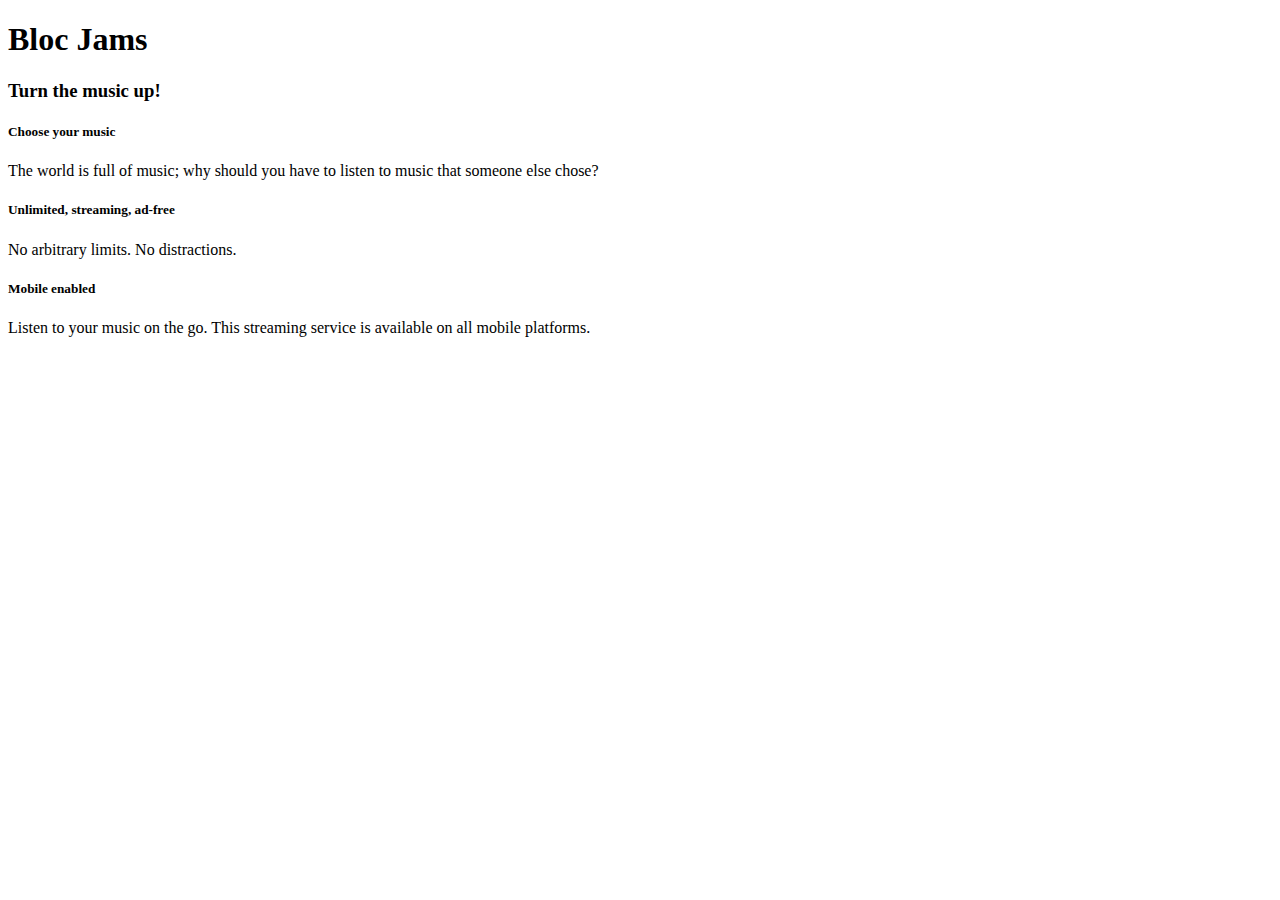
==== index.html @ 4a1d313d "refactor with semantic html" ====
<!DOCTYPE html>
<html>
    <head>
        <title>Bloc Jams</title>
    </head>
    <body>
        <nav> <!-- navigation bar -->
        </nav>
        <section> <!-- hero content -->
            <h1>Bloc Jams</h1>
            <h3>Turn the music up!</h3>
        </section>
        <section> <!-- selling points -->
            <div>
                <h5>Choose your music</h5>
                <p>The world is full of music; why should you have to listen to music that someone else chose?</p>
            </div>
            <div>
                <h5>Unlimited, streaming, ad-free</h5>
                <p>No arbitrary limits. No distractions.</p>
            </div>
            <div>
                <h5>Mobile enabled</h5>
                <p>Listen to your music on the go. This streaming service is available on all mobile platforms.</p>
            </div>
        </section>
    </body>
</html>
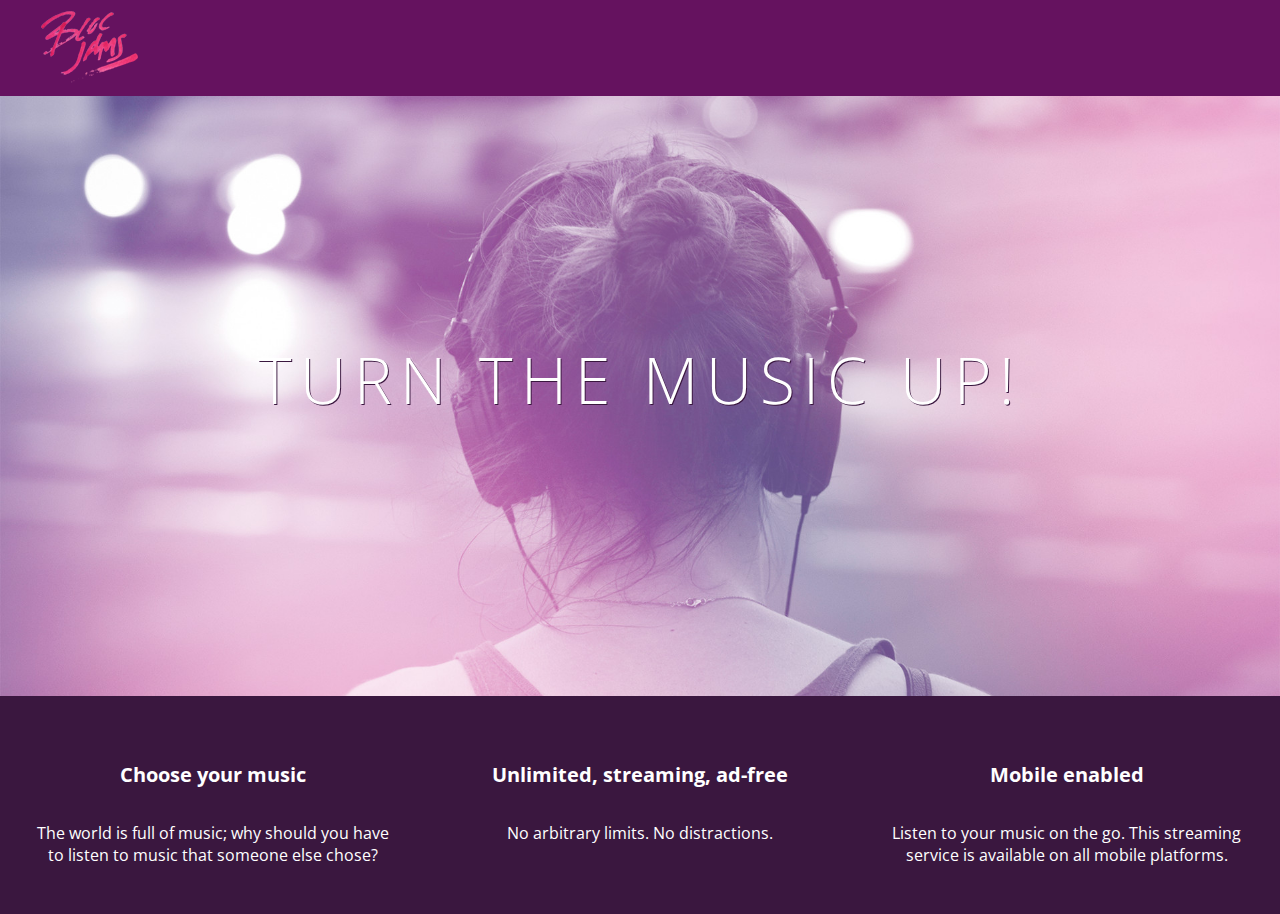
==== commit 5052631c: "add html & css: styles" ====
--- a/index.html
+++ b/index.html
@@ -2,26 +2,33 @@
 <html>
     <head>
         <title>Bloc Jams</title>
+        <link rel="stylesheet" type="text/css" href="http://fonts.googleapis.com/css?family=Open+Sans:400,800,600,700,300">
+        <link rel="stylesheet" type="text/css" href="http://code.ionicframework.com/ionicons/2.0.1/css/ionicons.min.css">
+        <link rel="stylesheet" type="text/css" href="styles/normalize.css">
+        <link rel="stylesheet" type="text/css" href="styles/main.css">
     </head>
-    <body>
-        <nav> <!-- navigation bar -->
+    <body class="landing">
+        <nav class="navbar"> <!-- navigation bar -->
+            <img src="assets/images/bloc_jams_logo.png" alt="bloc jams logo" class="logo">
         </nav>
-        <section> <!-- hero content -->
-            <h1>Bloc Jams</h1>
-            <h3>Turn the music up!</h3>
+        <section class="hero-content"> <!-- hero content -->
+            <h1 class="hero-title">Turn the music up!</h1>
         </section>
-        <section> <!-- selling points -->
-            <div>
-                <h5>Choose your music</h5>
-                <p>The world is full of music; why should you have to listen to music that someone else chose?</p>
+        <section class="selling-points"> <!-- selling points -->
+            <div class="point">
+                <span class="ion-music-note"></span>
+                <h5 class="point-title">Choose your music</h5>
+                <p class="point-description">The world is full of music; why should you have to listen to music that someone else chose?</p>
             </div>
-            <div>
-                <h5>Unlimited, streaming, ad-free</h5>
-                <p>No arbitrary limits. No distractions.</p>
+            <div class="point">
+                <span class="ion-radio-waves"></span>
+                <h5 class="point-title">Unlimited, streaming, ad-free</h5>
+                <p class="point-description">No arbitrary limits. No distractions.</p>
             </div>
-            <div>
-                <h5>Mobile enabled</h5>
-                <p>Listen to your music on the go. This streaming service is available on all mobile platforms.</p>
+            <div class="point">
+                <span class="ion-iphone"></span>
+                <h5 class="point-title">Mobile enabled</h5>
+                <p class="point-description">Listen to your music on the go. This streaming service is available on all mobile platforms.</p>
             </div>
         </section>
     </body>
--- a/styles/main.css
+++ b/styles/main.css
@@ -0,0 +1,77 @@
+html {
+    height: 100%;
+    font-size: 100%;
+}
+
+body {
+    font-family: 'Open Sans';
+    color: white;
+    min-height: 100%;
+}
+
+body.landing {
+    background-color: rgb(58,23,63);
+}
+
+.navbar {
+    padding: 0.5rem;
+    background-color: rgb(101,18,95);
+}
+
+.navbar .logo {
+    position: relative;
+    left: 2rem;
+}
+
+.hero-content {
+    position: relative;
+    min-height: 600px;
+    background-image: url(../assets/images/bloc_jams_bg.jpg);
+    background-repeat: no-repeat;
+    background-position: center center;
+    background-size: cover;
+}
+
+.hero-content .hero-title {
+    position: absolute;
+    top: 40%;
+    -webkit-transform: translateY(-50%);
+    -moz-transform: translateY(-50%);
+    -ms-transform: translateY(-50%);
+    transform: translateY(-50%);
+    width: 100%;
+    text-align: center;
+    font-size: 4rem;
+    font-weight: 300;
+    text-transform: uppercase;
+    letter-spacing: 0.5rem;
+    text-shadow: 1px 1px 0px rgb(58,23,63);
+}
+
+.selling-points {
+    position: relative;
+    display: table;
+    width: 100%;
+    -webkit-box-sizing: border-box;
+    -moz-box-sizing: border-box;
+    box-sizing: border-box;
+}
+
+.point {
+    display: table-cell;
+    position: relative;
+    width: 33.3%;
+    padding: 2rem;
+    text-align: center;
+}
+
+.point .point-title {
+    font-size: 1.25rem;
+}
+
+.ion-music-note,
+.ion-radio-waves,
+.ion-iphone {
+    color: rgb(233,50,117);
+    font-size: 5rem;
+}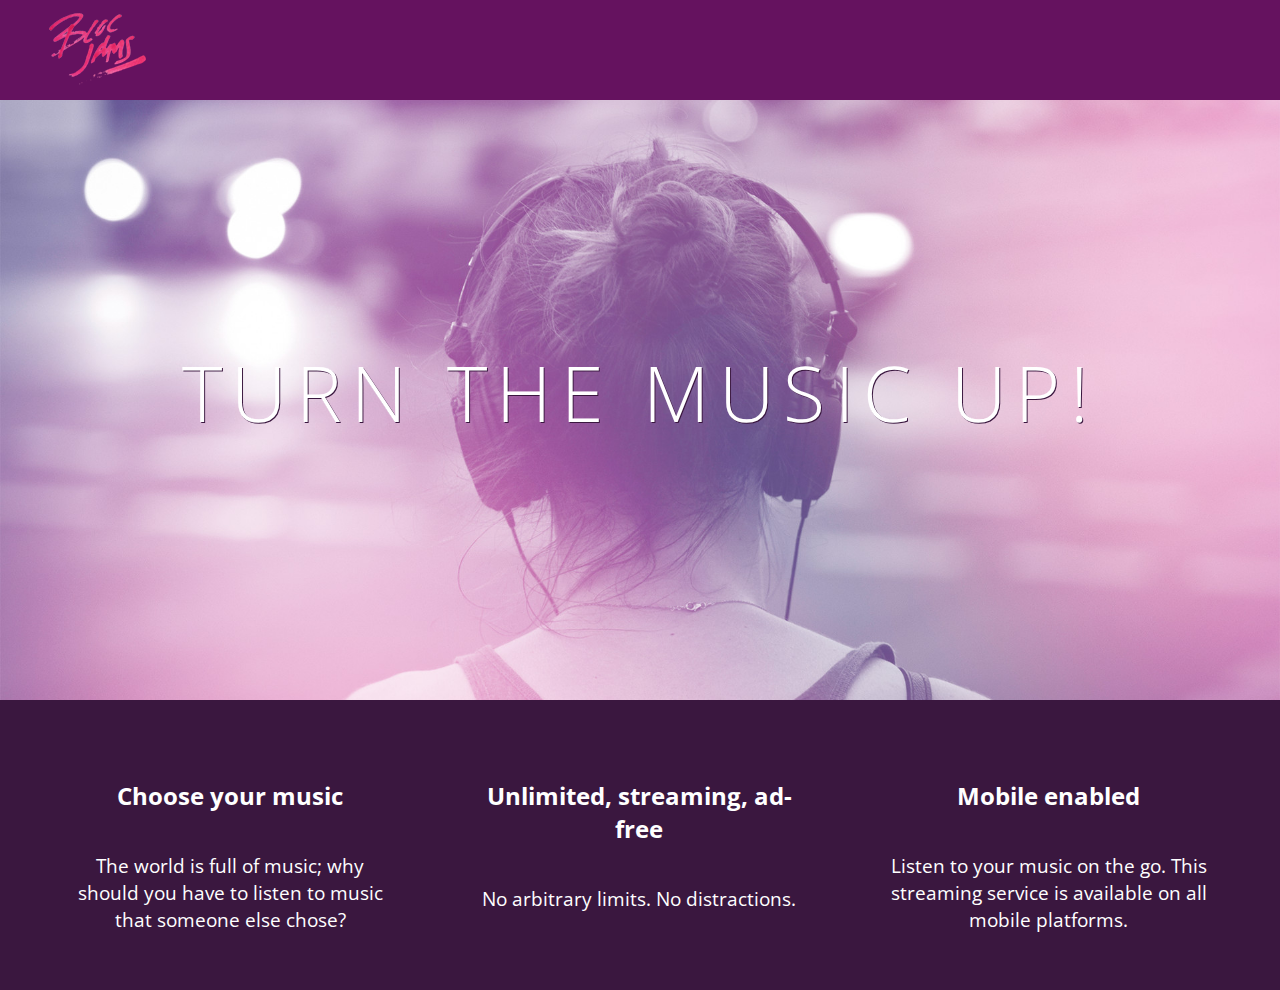
==== commit 56abac8f: "add html & css: responsiveness" ====
--- a/index.html
+++ b/index.html
@@ -2,10 +2,12 @@
 <html>
     <head>
         <title>Bloc Jams</title>
+        <meta name="viewport" content="width=device-width, initial-scale=1">
         <link rel="stylesheet" type="text/css" href="http://fonts.googleapis.com/css?family=Open+Sans:400,800,600,700,300">
         <link rel="stylesheet" type="text/css" href="http://code.ionicframework.com/ionicons/2.0.1/css/ionicons.min.css">
         <link rel="stylesheet" type="text/css" href="styles/normalize.css">
         <link rel="stylesheet" type="text/css" href="styles/main.css">
+        <link rel="stylesheet" type="text/css" href="styles/landing.css">
     </head>
     <body class="landing">
         <nav class="navbar"> <!-- navigation bar -->
@@ -14,18 +16,18 @@
         <section class="hero-content"> <!-- hero content -->
             <h1 class="hero-title">Turn the music up!</h1>
         </section>
-        <section class="selling-points"> <!-- selling points -->
-            <div class="point">
+        <section class="selling-points container"> <!-- selling points -->
+            <div class="point column third">
                 <span class="ion-music-note"></span>
                 <h5 class="point-title">Choose your music</h5>
                 <p class="point-description">The world is full of music; why should you have to listen to music that someone else chose?</p>
             </div>
-            <div class="point">
+            <div class="point column third">
                 <span class="ion-radio-waves"></span>
                 <h5 class="point-title">Unlimited, streaming, ad-free</h5>
                 <p class="point-description">No arbitrary limits. No distractions.</p>
             </div>
-            <div class="point">
+            <div class="point column third">
                 <span class="ion-iphone"></span>
                 <h5 class="point-title">Mobile enabled</h5>
                 <p class="point-description">Listen to your music on the go. This streaming service is available on all mobile platforms.</p>
--- a/styles/main.css
+++ b/styles/main.css
@@ -1,3 +1,9 @@
+*, *::before, *::after {
+    -moz-box-sizing: border-box;
+    -webkit-box-sizing: border-box;
+    box-sizing: border-box;
+}
+
 html {
     height: 100%;
     font-size: 100%;
@@ -7,10 +13,6 @@
     font-family: 'Open Sans';
     color: white;
     min-height: 100%;
-}
-
-body.landing {
-    background-color: rgb(58,23,63);
 }
 
 .navbar {
@@ -23,55 +25,30 @@
     left: 2rem;
 }
 
-.hero-content {
-    position: relative;
-    min-height: 600px;
-    background-image: url(../assets/images/bloc_jams_bg.jpg);
-    background-repeat: no-repeat;
-    background-position: center center;
-    background-size: cover;
+.container {
+    margin: 0 auto;
+    max-width: 64rem;
 }
 
-.hero-content .hero-title {
-    position: absolute;
-    top: 40%;
-    -webkit-transform: translateY(-50%);
-    -moz-transform: translateY(-50%);
-    -ms-transform: translateY(-50%);
-    transform: translateY(-50%);
-    width: 100%;
-    text-align: center;
-    font-size: 4rem;
-    font-weight: 300;
-    text-transform: uppercase;
-    letter-spacing: 0.5rem;
-    text-shadow: 1px 1px 0px rgb(58,23,63);
+/* Medium and small screens (640px) */
+@media (min-width: 640px) {
+    html { font-size: 112%; }
+    
+    .column {
+        float: left;
+        padding-left: 1rem;
+        padding-right: 1rem;
+    }
+    
+    .column.full { width: 100%; }
+    .column.two-thirds { width: 66.7%; }
+    .column.half { width: 50%; }
+    .column.third { width: 33.3%; }
+    .column.fourth { width: 25%; }
+    .column.flow-opposite { float: right; }
 }
 
-.selling-points {
-    position: relative;
-    display: table;
-    width: 100%;
-    -webkit-box-sizing: border-box;
-    -moz-box-sizing: border-box;
-    box-sizing: border-box;
-}
-
-.point {
-    display: table-cell;
-    position: relative;
-    width: 33.3%;
-    padding: 2rem;
-    text-align: center;
-}
-
-.point .point-title {
-    font-size: 1.25rem;
-}
-
-.ion-music-note,
-.ion-radio-waves,
-.ion-iphone {
-    color: rgb(233,50,117);
-    font-size: 5rem;
+/* Large screens (1024px) */
+@media (min-width: 1024px) {
+    html { font-size: 120%; }
 }--- a/styles/landing.css
+++ b/styles/landing.css
@@ -0,0 +1,49 @@
+body.landing {
+    background-color: rgb(58,23,63);
+}
+
+.hero-content {
+    position: relative;
+    min-height: 600px;
+    background-image: url(../assets/images/bloc_jams_bg.jpg);
+    background-repeat: no-repeat;
+    background-position: center center;
+    background-size: cover;
+}
+
+.hero-content .hero-title {
+    position: absolute;
+    top: 40%;
+    -webkit-transform: translateY(-50%);
+    -moz-transform: translateY(-50%);
+    -ms-transform: translateY(-50%);
+    transform: translateY(-50%);
+    width: 100%;
+    text-align: center;
+    font-size: 4rem;
+    font-weight: 300;
+    text-transform: uppercase;
+    letter-spacing: 0.5rem;
+    text-shadow: 1px 1px 0px rgb(58,23,63);
+}
+
+.selling-points {
+    position: relative;
+}
+
+.point {
+    position: relative;
+    padding: 2rem;
+    text-align: center;
+}
+
+.point .point-title {
+    font-size: 1.25rem;
+}
+
+.ion-music-note,
+.ion-radio-waves,
+.ion-iphone {
+    color: rgb(233,50,117);
+    font-size: 5rem;
+}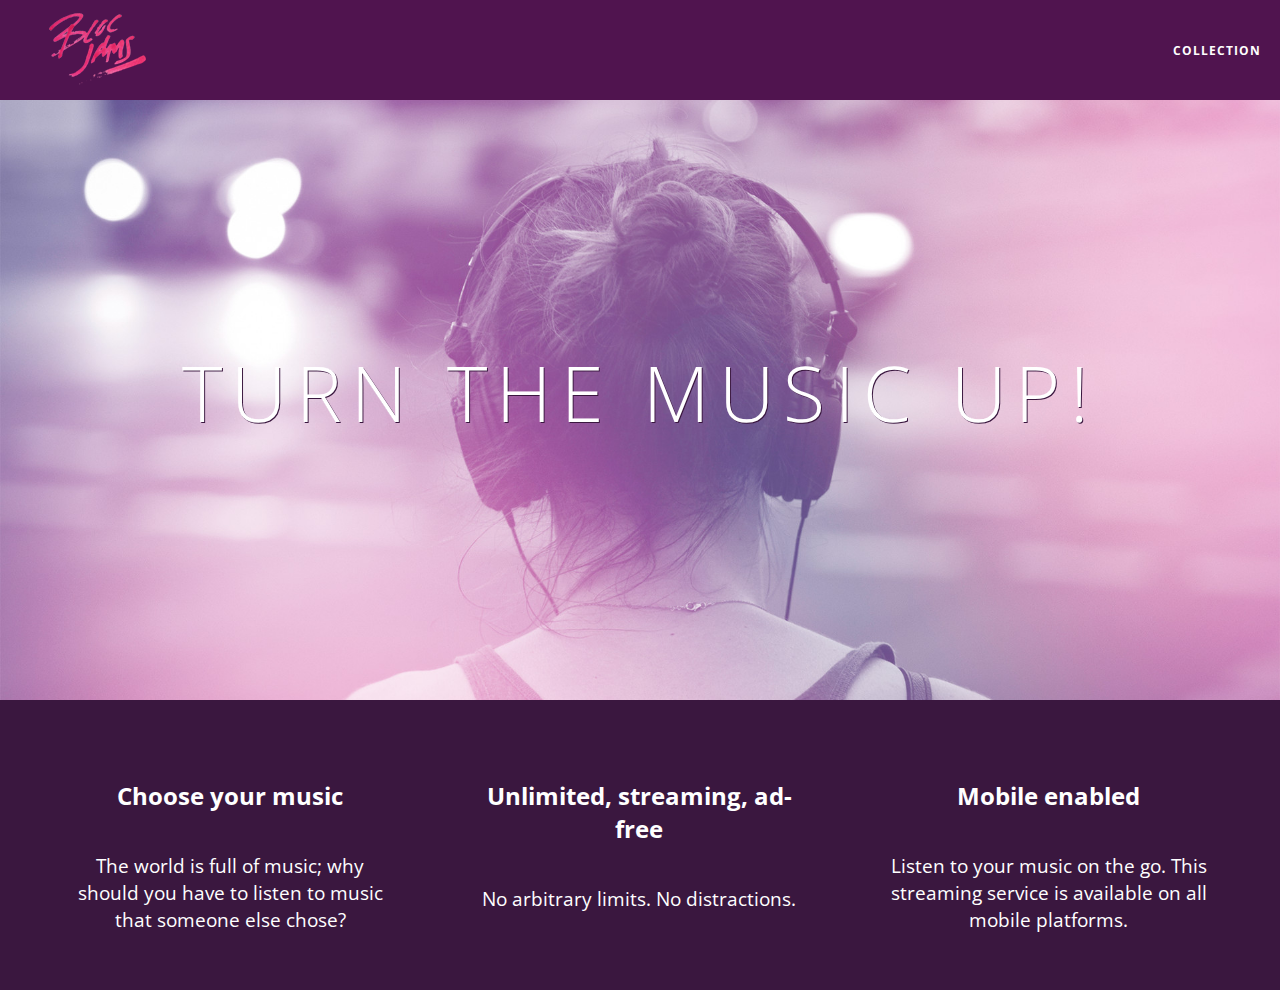
==== commit 026a1a44: "add html & css: collection view" ====
--- a/index.html
+++ b/index.html
@@ -9,14 +9,23 @@
         <link rel="stylesheet" type="text/css" href="styles/main.css">
         <link rel="stylesheet" type="text/css" href="styles/landing.css">
     </head>
+    
     <body class="landing">
+        
         <nav class="navbar"> <!-- navigation bar -->
-            <img src="assets/images/bloc_jams_logo.png" alt="bloc jams logo" class="logo">
+            <a href="index.html" class="logo">
+                <img src="assets/images/bloc_jams_logo.png" alt="bloc jams logo">
+            </a>
+            <div class="links-container">
+                <a href="collection.html" class="navbar-link">collection</a>
+            </div>
         </nav>
+        
         <section class="hero-content"> <!-- hero content -->
             <h1 class="hero-title">Turn the music up!</h1>
         </section>
-        <section class="selling-points container"> <!-- selling points -->
+        
+        <section class="selling-points container clearfix"> <!-- selling points -->
             <div class="point column third">
                 <span class="ion-music-note"></span>
                 <h5 class="point-title">Choose your music</h5>
@@ -33,5 +42,6 @@
                 <p class="point-description">Listen to your music on the go. This streaming service is available on all mobile platforms.</p>
             </div>
         </section>
+        
     </body>
 </html>--- a/styles/main.css
+++ b/styles/main.css
@@ -16,13 +16,46 @@
 }
 
 .navbar {
+    position: relative;
     padding: 0.5rem;
-    background-color: rgb(101,18,95);
+    background-color: rgba(101,18,95,0.5);
+    z-index: 1;
 }
 
 .navbar .logo {
     position: relative;
     left: 2rem;
+    cursor: pointer;
+}
+
+.navbar .links-container {
+    display: table;
+    position: absolute;
+    top: 0;
+    right: 0;
+    height: 100px;
+    color: white;
+    text-decoration: none;
+}
+
+.links-container .navbar-link {
+    display: table-cell;
+    position: relative;
+    height: 100%;
+    padding-left: 1rem;
+    padding-right: 1rem;
+    vertical-align: middle;
+    color: white;
+    font-size: 0.625rem;
+    letter-spacing: 0.05rem;
+    font-weight: 700;
+    text-transform: uppercase;
+    text-decoration: none;
+    cursor: pointer;
+}
+
+.links-container .navbar-link:hover {
+    color: rgb(233,50,117);
 }
 
 .container {
@@ -51,4 +84,14 @@
 /* Large screens (1024px) */
 @media (min-width: 1024px) {
     html { font-size: 120%; }
+}
+
+.clearfix::before,
+.clearfix::after {
+    content: " ";
+    display: table;
+}
+
+.clearfix::after {
+    clear: both;
 }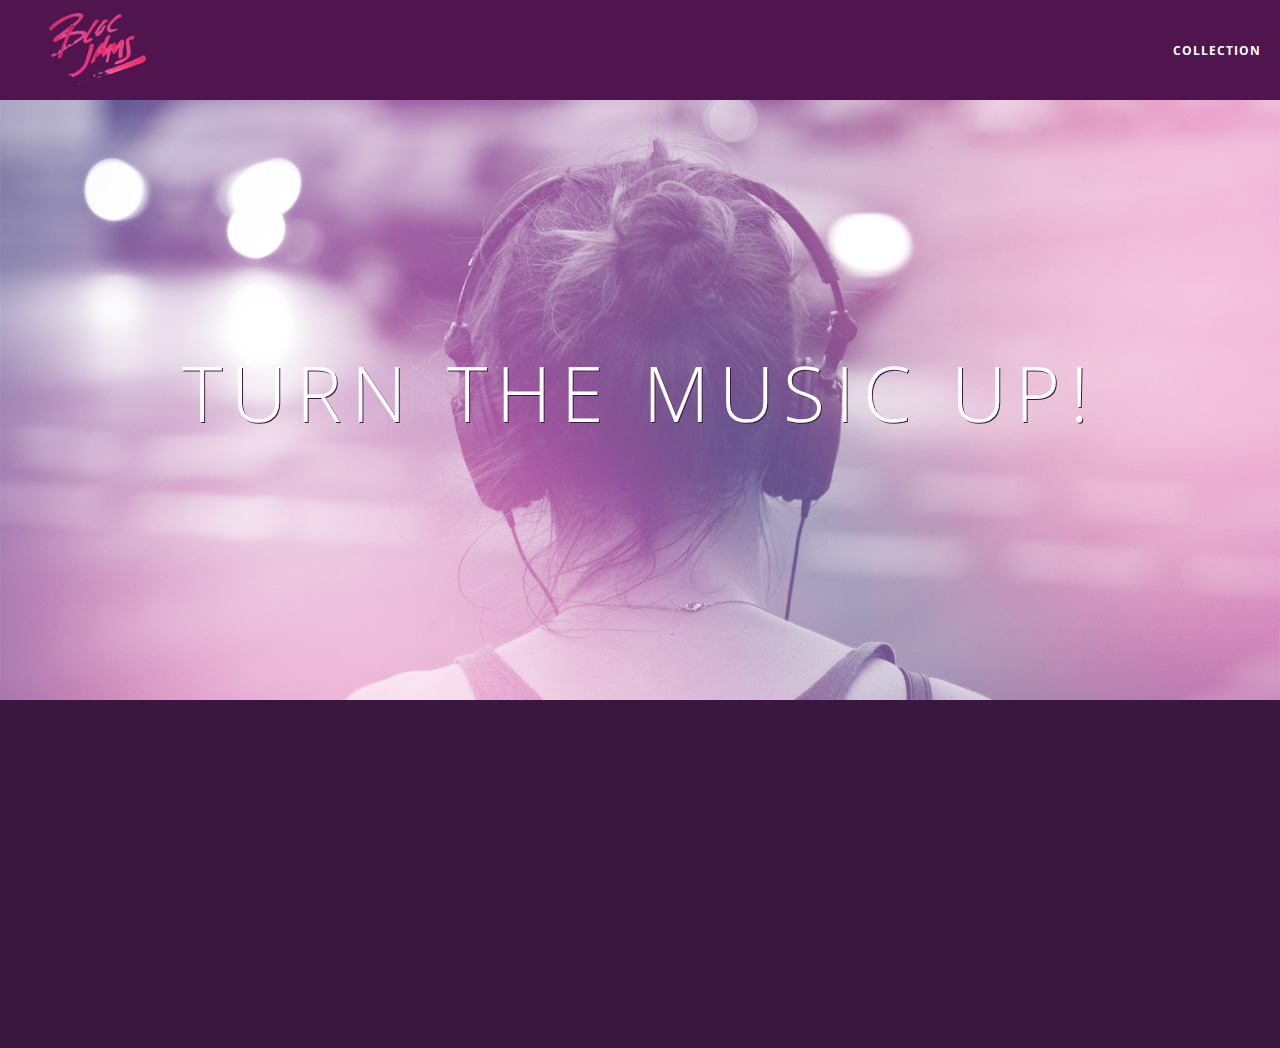
==== commit e4d2d6dd: "Add DOM Scripting: Animation" ====
--- a/index.html
+++ b/index.html
@@ -42,6 +42,6 @@
                 <p class="point-description">Listen to your music on the go. This streaming service is available on all mobile platforms.</p>
             </div>
         </section>
-        
+        <script src="scripts/landing.js"></script>
     </body>
 </html>--- a/styles/main.css
+++ b/styles/main.css
@@ -58,9 +58,17 @@
     color: rgb(233,50,117);
 }
 
+.links-container .navbar-link:active {
+    background-color: white;
+}
+
 .container {
     margin: 0 auto;
     max-width: 64rem;
+}
+
+.container.narrow {
+    max-width: 56rem;
 }
 
 /* Medium and small screens (640px) */
--- a/styles/landing.css
+++ b/styles/landing.css
@@ -35,6 +35,16 @@
     position: relative;
     padding: 2rem;
     text-align: center;
+    opacity: 0;
+    -webkit-transform: scaleX(0.9) translateY(3rem);
+    -moz-transform: scaleX(0.9) translateY(3rem);
+    transform: scaleX(0.9) translateY(3rem);
+    -webkit-transition: all 0.25s ease-in-out;
+    -moz-transition: all 0.25s ease-in-out;
+    transition: all 0.25s ease-in-out;
+    -webkit-transition-delay: 0.2s;
+    -moz-transition-delay: 0.2s;
+    transition-delay: 0.2s;
 }
 
 .point .point-title {
